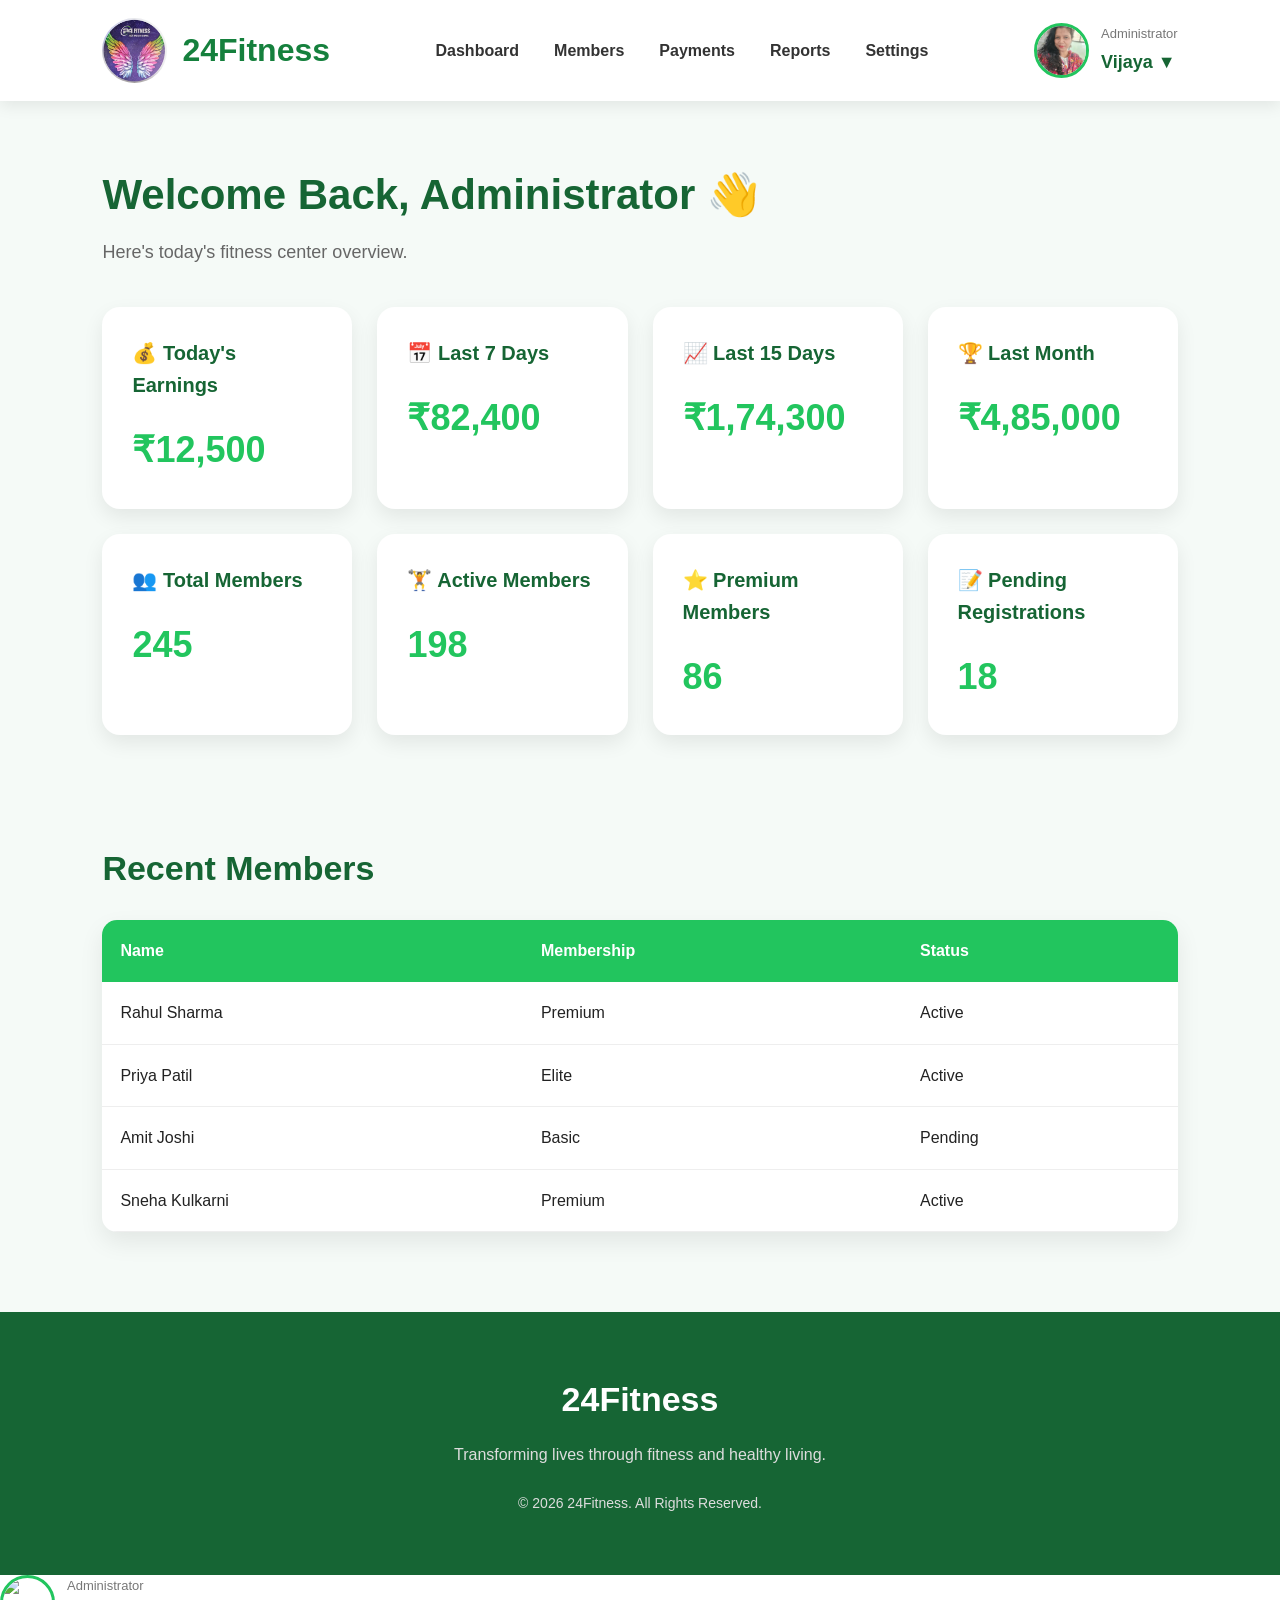
==== admin.html @ be3b5863 "Add files via upload" ====
<!DOCTYPE html>
<html lang="en">

<head>
    <meta charset="UTF-8">
    <meta name="viewport" content="width=device-width, initial-scale=1.0">
    <title>Admin Dashboard | 24Fitness</title>

    <link rel="stylesheet" href="css/style.css">
</head>

<body>

<header>

    <nav class="navbar">

        <div class="logo">
            <img src="images/logo.png" alt="24Fitness Logo">
            <h2>24Fitness</h2>
        </div>

        <ul class="menu">
    <li><a href="admin.html">Dashboard</a></li>
    <li><a href="members.html">Members</a></li>
    <li><a href="payments.html">Payments</a></li>
    <li><a href="report.html">Reports</a></li>
    <li><a href="settings.html">Settings</a></li>
</ul>
       
        <div class="admin-profile">

    <img src="images/admin.png" alt="Administrator">

    <div class="profile-name">
        <span>Administrator</span>
        <h4>Vijaya ▼</h4>
    </div>

    <div class="profile-menu">
<div class="profile-menu">
    <a href="admin.html">🏠 Dashboard</a>
    <a href="members.html">👥 Members</a>
    <a href="payments.html">💳 Payments</a>
    <a href="report.html">📊 Reports</a>
    <a href="settings.html">⚙ Settings</a>
    <hr>
    <a href="index.html">🚪 Logout</a>
</div>
    
    </nav>

</header>
<section class="dashboard">

    <h1>Welcome Back, Administrator 👋</h1>

    <p class="welcome">
        Here's today's fitness center overview.
    </p>

    <div class="stats-grid">

        <div class="stat-card">
            <h3>💰 Today's Earnings</h3>
            <h2>₹12,500</h2>
        </div>

        <div class="stat-card">
            <h3>📅 Last 7 Days</h3>
            <h2>₹82,400</h2>
        </div>

        <div class="stat-card">
            <h3>📈 Last 15 Days</h3>
            <h2>₹1,74,300</h2>
        </div>

        <div class="stat-card">
            <h3>🏆 Last Month</h3>
            <h2>₹4,85,000</h2>
        </div>

        <div class="stat-card">
            <h3>👥 Total Members</h3>
            <h2>245</h2>
        </div>

        <div class="stat-card">
            <h3>🏋 Active Members</h3>
            <h2>198</h2>
        </div>

        <div class="stat-card">
            <h3>⭐ Premium Members</h3>
            <h2>86</h2>
        </div>

        <div class="stat-card">
            <h3>📝 Pending Registrations</h3>
            <h2>18</h2>
        </div>

    </div>

</section>

<section class="table-section">

    <h2>Recent Members</h2>

    <table>

        <tr>
            <th>Name</th>
            <th>Membership</th>
            <th>Status</th>
        </tr>

        <tr>
            <td>Rahul Sharma</td>
            <td>Premium</td>
            <td>Active</td>
        </tr>

        <tr>
            <td>Priya Patil</td>
            <td>Elite</td>
            <td>Active</td>
        </tr>

        <tr>
            <td>Amit Joshi</td>
            <td>Basic</td>
            <td>Pending</td>
        </tr>

        <tr>
            <td>Sneha Kulkarni</td>
            <td>Premium</td>
            <td>Active</td>
        </tr>

    </table>

</section>

<footer class="footer">

    <h2>24Fitness</h2>

    <p>Transforming lives through fitness and healthy living.</p>

    <p class="copyright">
        © 2026 24Fitness. All Rights Reserved.
    </p>

</footer>

</body>
</html>
<div class="admin-profile">

    <img src="images/admin.jpg" alt="Admin">

    <div class="profile-name">
        <span>Administrator</span>
        <h4>Vijaya ▼</h4>
    </div>
    
<div class="profile-menu">
    <a href="admin.html">🏠 Dashboard</a>
    <a href="members.html">👥 Members</a>
    <a href="payments.html">💳 Payments</a>
    <a href="report.html">📊 Reports</a>
    <a href="settings.html">⚙ Settings</a>
    <hr>
    <a href="index.html">🚪 Logout</a>
</div>
---- css/style.css ----
/* ===========================
   24Fitness Homepage CSS
=========================== */

*{
    margin:0;
    padding:0;
    box-sizing:border-box;
    font-family:Arial, Helvetica, sans-serif;
}

html{
    scroll-behavior:smooth;
}

body{
    background:#ffffff;
    color:#222;
    overflow-x:hidden;
    line-height:1.6;
}

/* ===========================
   NAVBAR
=========================== */

.navbar{
    display:flex;
    justify-content:space-between;
    align-items:center;
    padding:18px 8%;
    background:#ffffff;
    position:sticky;
    top:0;
    z-index:1000;
    box-shadow:0 5px 15px rgba(0,0,0,.08);
}

.logo{
    display:flex;
    align-items:center;
    gap:15px;
}

.logo img{
    width:65px;
    height:65px;
    border-radius:50%;
    object-fit:cover;
}

.logo h2{
    color:#15803d;
    font-size:32px;
    font-weight:700;
}

.menu{
    display:flex;
    list-style:none;
    gap:35px;
}

.menu a{
    text-decoration:none;
    color:#333;
    font-weight:600;
    transition:.3s;
}

.menu a:hover{
    color:#22C55E;
}

.buttons{
    display:flex;
    gap:15px;
}

.login-btn,
.admin-btn{
    padding:12px 24px;
    border-radius:10px;
    text-decoration:none;
    font-weight:bold;
    transition:.3s;
}

.login-btn{
    border:2px solid #22C55E;
    color:#15803d;
}

.login-btn:hover{
    background:#22C55E;
    color:#fff;
}

.admin-btn{
    background:#22C55E;
    color:#fff;
}

.admin-btn:hover{
    background:#166534;
}

/* ===========================
   HERO
=========================== */

.hero{
    display:flex;
    justify-content:space-between;
    align-items:center;
    padding:80px 8%;
    min-height:90vh;
}

.left{
    width:50%;
}

.badge{
    display:inline-block;
    background:#DCFCE7;
    color:#166534;
    padding:10px 18px;
    border-radius:30px;
    font-weight:600;
    margin-bottom:25px;
}

.left h1{
    font-size:60px;
    color:#166534;
    line-height:1.2;
    margin-bottom:20px;
}

.left p{
    font-size:19px;
    color:#555;
    margin-bottom:35px;
}

.hero-buttons{
    display:flex;
    gap:20px;
}

.join-btn,
.learn-btn{
    text-decoration:none;
    padding:15px 30px;
    border-radius:10px;
    font-weight:bold;
    transition:.3s;
}

.join-btn{
    background:#22C55E;
    color:white;
}

.join-btn:hover{
    background:#166534;
}

.learn-btn{
    border:2px solid #22C55E;
    color:#166534;
}

.learn-btn:hover{
    background:#22C55E;
    color:white;
}

.right{
    width:40%;
    text-align:center;
}

.right img{
    width:100%;
    max-width:420px;
    animation:float 3s ease-in-out infinite;
}

@keyframes float{
    0%{transform:translateY(0);}
    50%{transform:translateY(-15px);}
    100%{transform:translateY(0);}
}
/* ===========================
   FEATURES SECTION
=========================== */

.features{
    padding:90px 8%;
    background:#f8fff9;
}

.section-title{
    text-align:center;
    margin-bottom:60px;
}

.section-title h2{
    font-size:45px;
    color:#166534;
    margin-bottom:15px;
}

.section-title p{
    font-size:18px;
    color:#666;
}

.feature-grid{
    display:grid;
    grid-template-columns:repeat(auto-fit,minmax(250px,1fr));
    gap:35px;
}

.feature-card{
    background:#fff;
    padding:40px 30px;
    border-radius:20px;
    text-align:center;
    box-shadow:0 10px 25px rgba(0,0,0,.08);
    transition:.35s;
}

.feature-card:hover{
    transform:translateY(-10px);
    box-shadow:0 20px 35px rgba(34,197,94,.20);
}

.icon{
    font-size:60px;
    margin-bottom:20px;
}

.feature-card h3{
    font-size:25px;
    color:#166534;
    margin-bottom:15px;
}

.feature-card p{
    color:#555;
    line-height:1.8;
}

/* ===========================
   MEMBERSHIP PLANS
=========================== */

#plans .feature-card{
    border:2px solid transparent;
}

#plans .feature-card:hover{
    border-color:#22C55E;
}

#plans h2{
    margin:20px 0;
    font-size:40px;
}

#plans p{
    line-height:2;
}

/* ===========================
   ABOUT SECTION
=========================== */

#about{
    background:white;
}

#about p{
    max-width:850px;
    margin:auto;
    line-height:2;
    font-size:18px;
}

/* ===========================
   FOOTER
=========================== */

.footer{
    background:#166534;
    color:white;
    text-align:center;
    padding:60px 20px;
}

.footer h2{
    font-size:34px;
    margin-bottom:15px;
}

.footer p{
    color:#ddd;
    margin-top:10px;
}

.footer .copyright{
    margin-top:25px;
    font-size:14px;
}

/* ===========================
   RESPONSIVE DESIGN
=========================== */

@media(max-width:992px){

    .hero{
        flex-direction:column-reverse;
        text-align:center;
    }

    .left,
    .right{
        width:100%;
    }

    .right{
        margin-bottom:40px;
    }

    .left h1{
        font-size:45px;
    }

    .hero-buttons{
        justify-content:center;
        flex-wrap:wrap;
    }

    .navbar{
        flex-direction:column;
        gap:20px;
    }

    .menu{
        flex-wrap:wrap;
        justify-content:center;
    }
}

@media(max-width:600px){

    .left h1{
        font-size:35px;
    }

    .logo h2{
        font-size:24px;
    }

    .buttons{
        flex-direction:column;
        width:100%;
    }

    .login-btn,
    .admin-btn{
        text-align:center;
    }
}
/* ===========================
   ABOUT SECTION
=========================== */

.about{
    padding:50px 8%;
    background:#ffffff;
    text-align:center;
}

.about .section-title{
    margin-bottom:0;
}

.about h2{
    font-size:42px;
    color:#166534;
    margin-bottom:20px;
}

.about p{
    max-width:800px;
    margin:0 auto;
    color:#555;
    font-size:20px;
    line-height:1.8;
}
/*==========================
CONTACT PAGE
===========================*/

.contact-section{
    padding:80px 8%;
    background:#f8fff9;
}

.contact-container{
    display:grid;
    grid-template-columns:1fr 1.3fr;
    gap:50px;
    margin-top:50px;
}

.contact-info{
    background:white;
    padding:40px;
    border-radius:20px;
    box-shadow:0 8px 25px rgba(0,0,0,.08);
}

.contact-info h3{
    color:#166534;
    margin-bottom:25px;
    font-size:30px;
}

.contact-info p{
    margin:20px 0;
    color:#555;
    font-size:18px;
}

.contact-form{
    background:white;
    padding:40px;
    border-radius:20px;
    box-shadow:0 8px 25px rgba(0,0,0,.08);
}

.contact-form input,
.contact-form textarea{
    width:100%;
    padding:16px;
    margin-bottom:20px;
    border:1px solid #ddd;
    border-radius:10px;
    font-size:16px;
}

.contact-form textarea{
    resize:none;
}

.contact-form button{
    width:100%;
    padding:16px;
    background:#22C55E;
    color:white;
    border:none;
    border-radius:10px;
    font-size:18px;
    font-weight:bold;
    cursor:pointer;
    transition:.3s;
}

.contact-form button:hover{
    background:#166534;
}

@media(max-width:768px){

.contact-container{
grid-template-columns:1fr;
}

}
/*==========================
CLIENT DASHBOARD
===========================*/

.dashboard{
    padding:70px 8%;
    background:#f8fff9;
    min-height:80vh;
}

.welcome-card{
    background:linear-gradient(135deg,#22C55E,#166534);
    color:white;
    padding:40px;
    border-radius:20px;
    margin-bottom:40px;
    box-shadow:0 10px 25px rgba(0,0,0,.15);
}

.welcome-card h1{
    color:white;
    font-size:40px;
    margin-bottom:10px;
}

.welcome-card p{
    font-size:18px;
}

.dashboard-grid{
    display:grid;
    grid-template-columns:repeat(auto-fit,minmax(250px,1fr));
    gap:30px;
}

.dashboard-card{
    background:white;
    padding:35px;
    border-radius:18px;
    text-align:center;
    box-shadow:0 10px 25px rgba(0,0,0,.08);
    transition:.3s;
}

.dashboard-card:hover{
    transform:translateY(-8px);
}

.dashboard-card h3{
    color:#166534;
    margin-bottom:20px;
    font-size:24px;
}

.dashboard-card p{
    color:#555;
    font-size:20px;
    font-weight:bold;
}
/*==========================
ADMIN DASHBOARD
===========================*/

.admin-dashboard{
    padding:80px 8%;
    background:#f8fff9;
    min-height:80vh;
}

.admin-header{
    text-align:center;
    margin-bottom:50px;
}

.admin-header h1{
    color:#166534;
    font-size:46px;
    margin-bottom:10px;
}

.admin-header p{
    color:#555;
    font-size:18px;
}

.admin-grid{
    display:grid;
    grid-template-columns:repeat(auto-fit,minmax(250px,1fr));
    gap:30px;
    margin-bottom:60px;
}

.admin-card{
    background:white;
    border-radius:20px;
    padding:35px;
    text-align:center;
    box-shadow:0 10px 25px rgba(0,0,0,.08);
    transition:.3s;
}

.admin-card:hover{
    transform:translateY(-8px);
}

.admin-card h3{
    color:#166534;
    margin-bottom:20px;
}

.admin-card h2{
    color:#22C55E;
    font-size:34px;
}

.recent-members{
    background:white;
    padding:35px;
    border-radius:20px;
    box-shadow:0 10px 25px rgba(0,0,0,.08);
}

.recent-members h2{
    color:#166534;
    margin-bottom:25px;
}

.recent-members table{
    width:100%;
    border-collapse:collapse;
}

.recent-members th{
    background:#22C55E;
    color:white;
    padding:15px;
}

.recent-members td{
    padding:15px;
    border-bottom:1px solid #ddd;
    text-align:center;
}

.recent-members tr:hover{
    background:#f4fff6;
}
/* Revenue Card */

.earnings-card{
    background:white;
    border-radius:20px;
    padding:30px;
    box-shadow:0 10px 25px rgba(0,0,0,.08);
    transition:.3s;
}

.earnings-card:hover{
    transform:translateY(-8px);
}

.earnings-card h3{
    color:#166534;
    margin-bottom:25px;
    text-align:center;
    font-size:24px;
}

.earning-row{
    display:flex;
    justify-content:space-between;
    align-items:center;
    padding:14px 0;
    border-bottom:1px solid #e5e7eb;
    font-size:17px;
}

.earning-row:last-child{
    border-bottom:none;
}

.earning-row span{
    color:#555;
    font-weight:500;
}

.earning-row strong{
    color:#22C55E;
    font-size:18px;
}   
/*==========================
REVENUE SECTION
===========================*/

.revenue-section{
    display:grid;
    grid-template-columns:repeat(auto-fit,minmax(220px,1fr));
    gap:25px;
    margin:40px 0;
}

.revenue-box{
    background:white;
    padding:30px;
    border-radius:18px;
    text-align:center;
    box-shadow:0 10px 25px rgba(0,0,0,.08);
    transition:.3s;
    border-top:5px solid #22C55E;
}

.revenue-box:hover{
    transform:translateY(-8px);
    box-shadow:0 15px 30px rgba(34,197,94,.25);
}

.revenue-box h4{
    color:#166534;
    margin-bottom:15px;
    font-size:20px;
}

.revenue-box h2{
    color:#22C55E;
    font-size:32px;
    font-weight:700;
}
/*==========================
ADMIN PROFILE MENU
===========================*/

.admin-profile{
    position:relative;
    display:flex;
    align-items:center;
    gap:12px;
    cursor:pointer;
}

.admin-profile img{
    width:45px;
    height:45px;
    border-radius:50%;
    border:3px solid #22C55E;
}

.profile-name span{
    font-size:13px;
    color:#777;
}

.profile-name h4{
    color:#166534;
    font-size:16px;
    margin-top:3px;
}

.profile-menu{
    position:absolute;
    top:70px;
    right:0;
    width:240px;
    background:white;
    border-radius:15px;
    box-shadow:0 15px 35px rgba(0,0,0,.15);
    display:none;
    overflow:hidden;
    z-index:999;
}

.profile-menu a{
    display:block;
    padding:15px 20px;
    text-decoration:none;
    color:#333;
    transition:.3s;
}

.profile-menu a:hover{
    background:#22C55E;
    color:white;
}

.profile-menu hr{
    border:none;
    border-top:1px solid #eee;
}

.admin-profile:hover .profile-menu{
    display:block;
}
/*====================================
        ADMIN DASHBOARD
====================================*/

.dashboard{
    padding:60px 8%;
    background:#f5faf7;
}

.dashboard h1{
    font-size:42px;
    color:#166534;
    margin-bottom:10px;
}

.welcome{
    color:#666;
    font-size:18px;
    margin-bottom:40px;
}

.stats-grid{
    display:grid;
    grid-template-columns:repeat(4,1fr);
    gap:25px;
}

.stat-card{
    background:#fff;
    padding:30px;
    border-radius:18px;
    box-shadow:0 8px 20px rgba(0,0,0,.08);
    transition:.3s;
}

.stat-card:hover{
    transform:translateY(-8px);
    box-shadow:0 15px 30px rgba(0,0,0,.12);
}

.stat-card h3{
    font-size:20px;
    color:#166534;
    margin-bottom:20px;
}

.stat-card h2{
    color:#22C55E;
    font-size:36px;
    font-weight:bold;
}

.table-section{
    padding:20px 8% 80px;
    background:#f5faf7;
}

.table-section h2{
    color:#166534;
    font-size:34px;
    margin-bottom:25px;
}

.table-section table{
    width:100%;
    border-collapse:collapse;
    background:#fff;
    border-radius:15px;
    overflow:hidden;
    box-shadow:0 10px 25px rgba(0,0,0,.08);
}

.table-section th{
    background:#22C55E;
    color:#fff;
    padding:18px;
    text-align:left;
}

.table-section td{
    padding:18px;
    border-bottom:1px solid #eee;
}

.table-section tr:hover{
    background:#f7fff8;
}

/*====================================
        ADMIN PROFILE
====================================*/

.admin-profile{
    position:relative;
    display:flex;
    align-items:center;
    gap:12px;
    cursor:pointer;
}

.admin-profile img{
    width:50px;
    height:50px;
    border-radius:50%;
    border:3px solid #22C55E;
}

.profile-name span{
    display:block;
    color:#777;
    font-size:13px;
}

.profile-name h4{
    color:#166534;
    font-size:18px;
}

.profile-menu{
    display:none;
    position:absolute;
    top:70px;
    right:0;
    width:220px;
    background:#fff;
    border-radius:12px;
    overflow:hidden;
    box-shadow:0 10px 25px rgba(0,0,0,.15);
    z-index:999;
}

.admin-profile:hover .profile-menu{
    display:block;
}

.profile-menu a{
    display:block;
    padding:14px 20px;
    text-decoration:none;
    color:#333;
    transition:.3s;
}

.profile-menu a:hover{
    background:#22C55E;
    color:#fff;
}

.profile-menu hr{
    border:none;
    border-top:1px solid #eee;
}

@media(max-width:1100px){

.stats-grid{
grid-template-columns:repeat(2,1fr);
}

}

@media(max-width:700px){

.stats-grid{
grid-template-columns:1fr;
}

.dashboard h1{
font-size:32px;
}

} 
.admin-profile img{
    width:55px;
    height:55px;
    border-radius:50%;
    object-fit:cover;
    border:3px solid #22C55E;
}   
/*==========================
    MEMBERS PAGE
===========================*/

.edit-btn{
    background:#22C55E;
    color:white;
    border:none;
    padding:8px 18px;
    border-radius:6px;
    cursor:pointer;
    font-size:14px;
    font-weight:600;
    transition:.3s;
}

.edit-btn:hover{
    background:#166534;
}
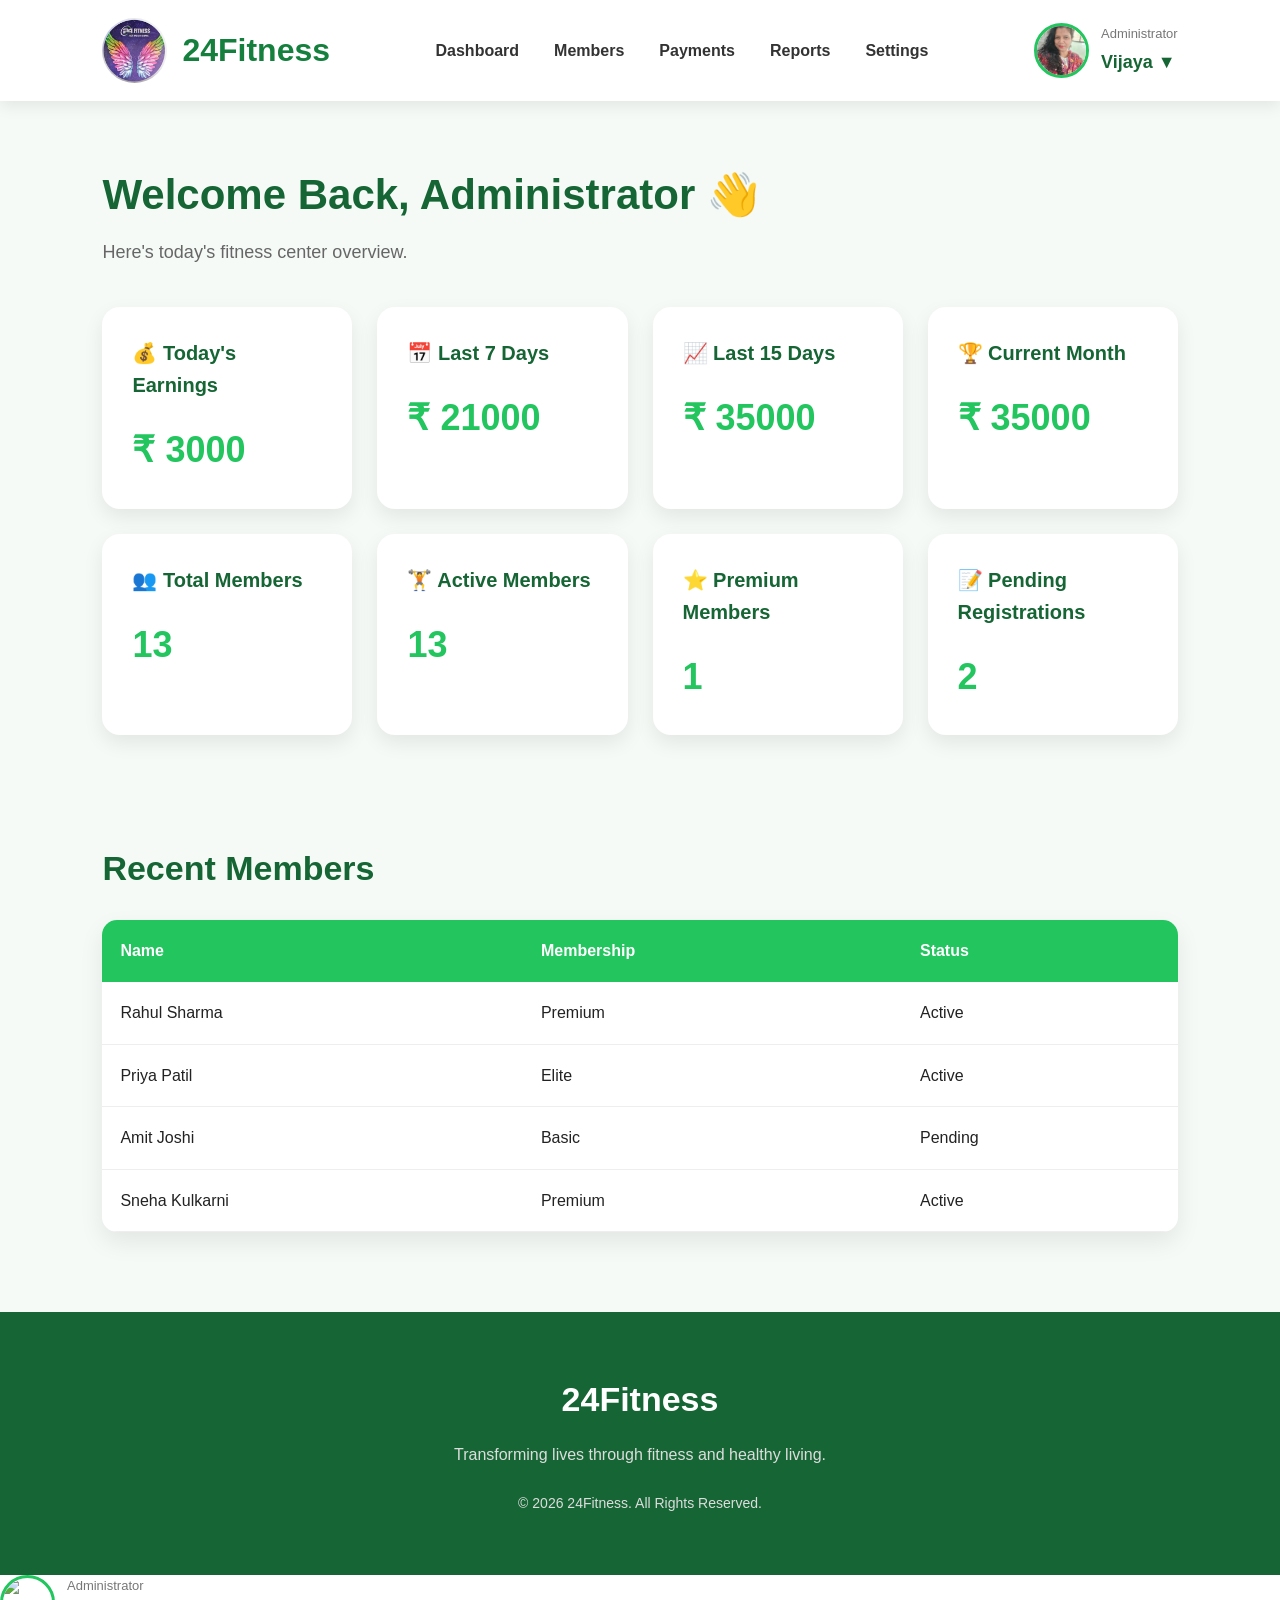
==== commit efb853f8: "Add files via upload" ====
--- a/admin.html
+++ b/admin.html
@@ -63,42 +63,42 @@
 
         <div class="stat-card">
             <h3>💰 Today's Earnings</h3>
-            <h2>₹12,500</h2>
+            <h2>₹ 3000</h2>
         </div>
 
         <div class="stat-card">
             <h3>📅 Last 7 Days</h3>
-            <h2>₹82,400</h2>
+            <h2>₹ 21000</h2>
         </div>
 
         <div class="stat-card">
             <h3>📈 Last 15 Days</h3>
-            <h2>₹1,74,300</h2>
+            <h2>₹ 35000</h2>
         </div>
 
         <div class="stat-card">
-            <h3>🏆 Last Month</h3>
-            <h2>₹4,85,000</h2>
+            <h3>🏆 Current Month</h3>
+            <h2>₹ 35000</h2>
         </div>
 
         <div class="stat-card">
             <h3>👥 Total Members</h3>
-            <h2>245</h2>
+            <h2>13</h2>
         </div>
 
         <div class="stat-card">
             <h3>🏋 Active Members</h3>
-            <h2>198</h2>
+            <h2>13</h2>
         </div>
 
         <div class="stat-card">
             <h3>⭐ Premium Members</h3>
-            <h2>86</h2>
+            <h2>1</h2>
         </div>
 
         <div class="stat-card">
             <h3>📝 Pending Registrations</h3>
-            <h2>18</h2>
+            <h2>2</h2>
         </div>
 
     </div>
